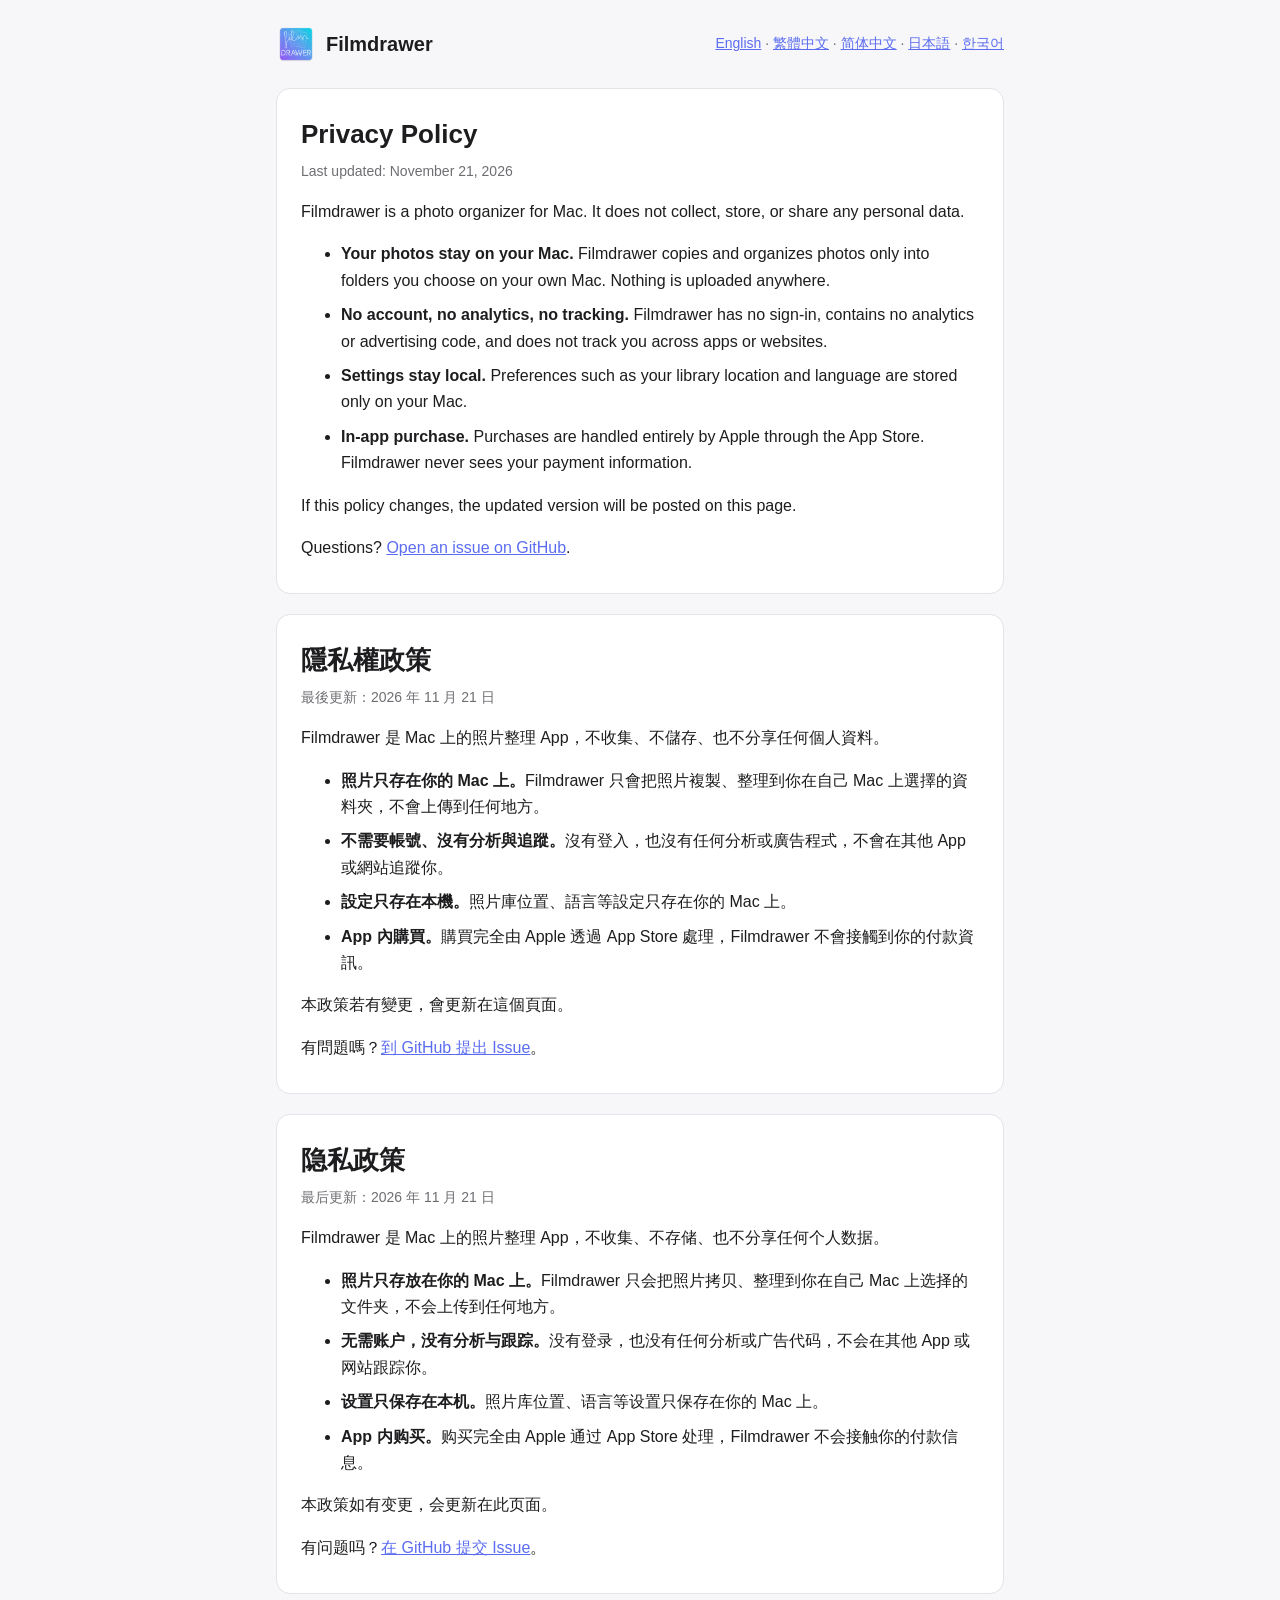
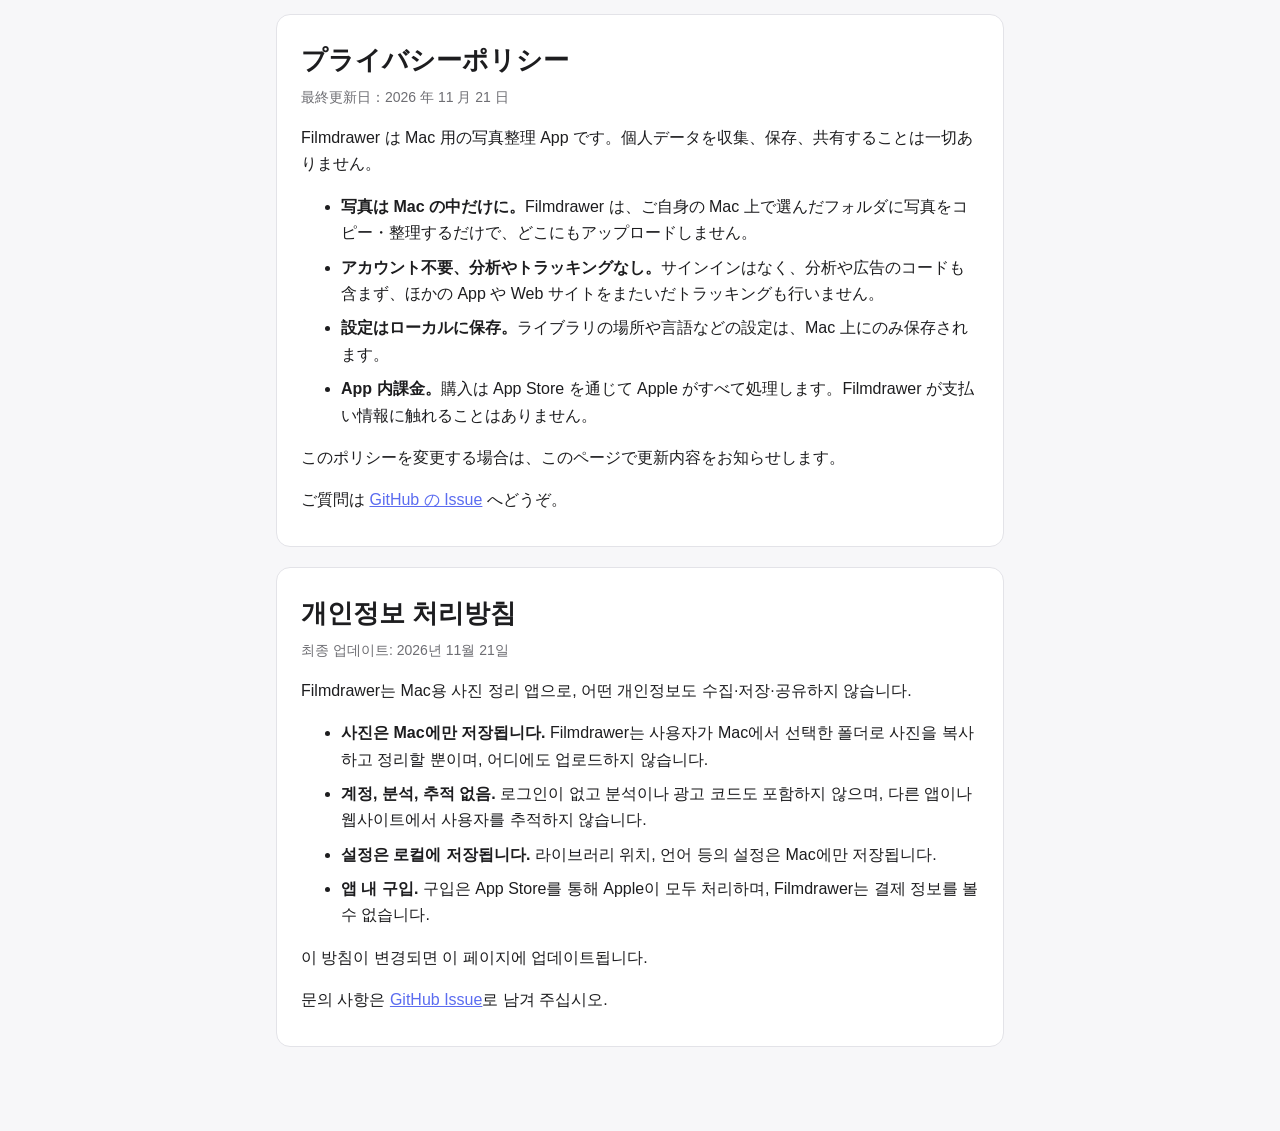
==== privacy.html @ 6ab3edb5 "Add Filmdrawer support and privacy pages Co-Authored-By: Claude Opus 5.5 <noreply@anthropic.com>" ====
<!doctype html>
<html lang="en">
<head>
<meta charset="utf-8">
<meta name="viewport" content="width=device-width, initial-scale=1">
<title>Filmdrawer Privacy Policy</title>
<link rel="stylesheet" href="style.css">
</head>
<body>
<main>
<header>
  <a href="index.html" class="brand"><img src="icon.png" alt="" width="40" height="40">Filmdrawer</a>
  <nav><a href="#en">English</a> · <a href="#zh-Hant">繁體中文</a> · <a href="#zh-Hans">简体中文</a> · <a href="#ja">日本語</a> · <a href="#ko">한국어</a></nav>
</header>

<section id="en" lang="en">
<h1>Privacy Policy</h1>
<p class="date">Last updated: November 21, 2026</p>
<p>Filmdrawer is a photo organizer for Mac. It does not collect, store, or share any personal data.</p>
<ul>
  <li><strong>Your photos stay on your Mac.</strong> Filmdrawer copies and organizes photos only into folders you choose on your own Mac. Nothing is uploaded anywhere.</li>
  <li><strong>No account, no analytics, no tracking.</strong> Filmdrawer has no sign-in, contains no analytics or advertising code, and does not track you across apps or websites.</li>
  <li><strong>Settings stay local.</strong> Preferences such as your library location and language are stored only on your Mac.</li>
  <li><strong>In-app purchase.</strong> Purchases are handled entirely by Apple through the App Store. Filmdrawer never sees your payment information.</li>
</ul>
<p>If this policy changes, the updated version will be posted on this page.</p>
<p>Questions? <a href="https://github.com/zackjtl/Filmdrawer_Support/issues">Open an issue on GitHub</a>.</p>
</section>

<section id="zh-Hant" lang="zh-Hant">
<h1>隱私權政策</h1>
<p class="date">最後更新：2026 年 11 月 21 日</p>
<p>Filmdrawer 是 Mac 上的照片整理 App，不收集、不儲存、也不分享任何個人資料。</p>
<ul>
  <li><strong>照片只存在你的 Mac 上。</strong>Filmdrawer 只會把照片複製、整理到你在自己 Mac 上選擇的資料夾，不會上傳到任何地方。</li>
  <li><strong>不需要帳號、沒有分析與追蹤。</strong>沒有登入，也沒有任何分析或廣告程式，不會在其他 App 或網站追蹤你。</li>
  <li><strong>設定只存在本機。</strong>照片庫位置、語言等設定只存在你的 Mac 上。</li>
  <li><strong>App 內購買。</strong>購買完全由 Apple 透過 App Store 處理，Filmdrawer 不會接觸到你的付款資訊。</li>
</ul>
<p>本政策若有變更，會更新在這個頁面。</p>
<p>有問題嗎？<a href="https://github.com/zackjtl/Filmdrawer_Support/issues">到 GitHub 提出 Issue</a>。</p>
</section>

<section id="zh-Hans" lang="zh-Hans">
<h1>隐私政策</h1>
<p class="date">最后更新：2026 年 11 月 21 日</p>
<p>Filmdrawer 是 Mac 上的照片整理 App，不收集、不存储、也不分享任何个人数据。</p>
<ul>
  <li><strong>照片只存放在你的 Mac 上。</strong>Filmdrawer 只会把照片拷贝、整理到你在自己 Mac 上选择的文件夹，不会上传到任何地方。</li>
  <li><strong>无需账户，没有分析与跟踪。</strong>没有登录，也没有任何分析或广告代码，不会在其他 App 或网站跟踪你。</li>
  <li><strong>设置只保存在本机。</strong>照片库位置、语言等设置只保存在你的 Mac 上。</li>
  <li><strong>App 内购买。</strong>购买完全由 Apple 通过 App Store 处理，Filmdrawer 不会接触你的付款信息。</li>
</ul>
<p>本政策如有变更，会更新在此页面。</p>
<p>有问题吗？<a href="https://github.com/zackjtl/Filmdrawer_Support/issues">在 GitHub 提交 Issue</a>。</p>
</section>

<section id="ja" lang="ja">
<h1>プライバシーポリシー</h1>
<p class="date">最終更新日：2026 年 11 月 21 日</p>
<p>Filmdrawer は Mac 用の写真整理 App です。個人データを収集、保存、共有することは一切ありません。</p>
<ul>
  <li><strong>写真は Mac の中だけに。</strong>Filmdrawer は、ご自身の Mac 上で選んだフォルダに写真をコピー・整理するだけで、どこにもアップロードしません。</li>
  <li><strong>アカウント不要、分析やトラッキングなし。</strong>サインインはなく、分析や広告のコードも含まず、ほかの App や Web サイトをまたいだトラッキングも行いません。</li>
  <li><strong>設定はローカルに保存。</strong>ライブラリの場所や言語などの設定は、Mac 上にのみ保存されます。</li>
  <li><strong>App 内課金。</strong>購入は App Store を通じて Apple がすべて処理します。Filmdrawer が支払い情報に触れることはありません。</li>
</ul>
<p>このポリシーを変更する場合は、このページで更新内容をお知らせします。</p>
<p>ご質問は <a href="https://github.com/zackjtl/Filmdrawer_Support/issues">GitHub の Issue</a> へどうぞ。</p>
</section>

<section id="ko" lang="ko">
<h1>개인정보 처리방침</h1>
<p class="date">최종 업데이트: 2026년 11월 21일</p>
<p>Filmdrawer는 Mac용 사진 정리 앱으로, 어떤 개인정보도 수집·저장·공유하지 않습니다.</p>
<ul>
  <li><strong>사진은 Mac에만 저장됩니다.</strong> Filmdrawer는 사용자가 Mac에서 선택한 폴더로 사진을 복사하고 정리할 뿐이며, 어디에도 업로드하지 않습니다.</li>
  <li><strong>계정, 분석, 추적 없음.</strong> 로그인이 없고 분석이나 광고 코드도 포함하지 않으며, 다른 앱이나 웹사이트에서 사용자를 추적하지 않습니다.</li>
  <li><strong>설정은 로컬에 저장됩니다.</strong> 라이브러리 위치, 언어 등의 설정은 Mac에만 저장됩니다.</li>
  <li><strong>앱 내 구입.</strong> 구입은 App Store를 통해 Apple이 모두 처리하며, Filmdrawer는 결제 정보를 볼 수 없습니다.</li>
</ul>
<p>이 방침이 변경되면 이 페이지에 업데이트됩니다.</p>
<p>문의 사항은 <a href="https://github.com/zackjtl/Filmdrawer_Support/issues">GitHub Issue</a>로 남겨 주십시오.</p>
</section>
</main>
</body>
</html>
---- style.css ----
:root {
  --bg: #f7f7f9; --fg: #1d1d1f; --muted: #6e6e73; --card: #ffffff; --line: #e3e3e8; --accent: #5b6cf0;
  color-scheme: light dark;
}
@media (prefers-color-scheme: dark) {
  :root { --bg: #161618; --fg: #f2f2f4; --muted: #a1a1a6; --card: #1f1f22; --line: #333338; --accent: #8c98ff; }
}
* { box-sizing: border-box; }
body { margin: 0; background: var(--bg); color: var(--fg);
  font: 16px/1.65 -apple-system, BlinkMacSystemFont, "PingFang TC", "PingFang SC", "Hiragino Sans", "Apple SD Gothic Neo", sans-serif; }
main { max-width: 760px; margin: 0 auto; padding: 24px 16px 64px; }
header { display: flex; flex-wrap: wrap; align-items: center; justify-content: space-between; gap: 8px 16px; margin-bottom: 24px; }
.brand { display: flex; align-items: center; gap: 10px; font-weight: 600; font-size: 20px; color: var(--fg); text-decoration: none; }
.brand img { border-radius: 9px; }
nav { font-size: 14px; color: var(--muted); }
a { color: var(--accent); }
section { background: var(--card); border: 1px solid var(--line); border-radius: 14px; padding: 8px 24px 16px; margin-bottom: 20px; }
h1 { font-size: 26px; margin: 16px 0 4px; }
h2 { font-size: 18px; margin: 24px 0 8px; }
.date { color: var(--muted); font-size: 14px; margin-top: 0; }
li { margin-bottom: 8px; }
dt { font-weight: 600; margin-top: 14px; }
dd { margin: 4px 0 0; color: var(--fg); }
code { font-size: 0.9em; background: var(--bg); border: 1px solid var(--line); border-radius: 5px; padding: 0 4px; }
.button { display: inline-block; background: var(--accent); color: #fff; text-decoration: none; padding: 6px 14px; border-radius: 8px; font-weight: 600; margin-left: 4px; }
.hero { text-align: center; padding: 40px 0 8px; }
.hero img { width: 128px; height: 128px; }
.hero h1 { font-size: 36px; }
.hero p { color: var(--muted); font-size: 18px; margin: 4px 0 20px; }
.links { display: flex; justify-content: center; gap: 12px; flex-wrap: wrap; }
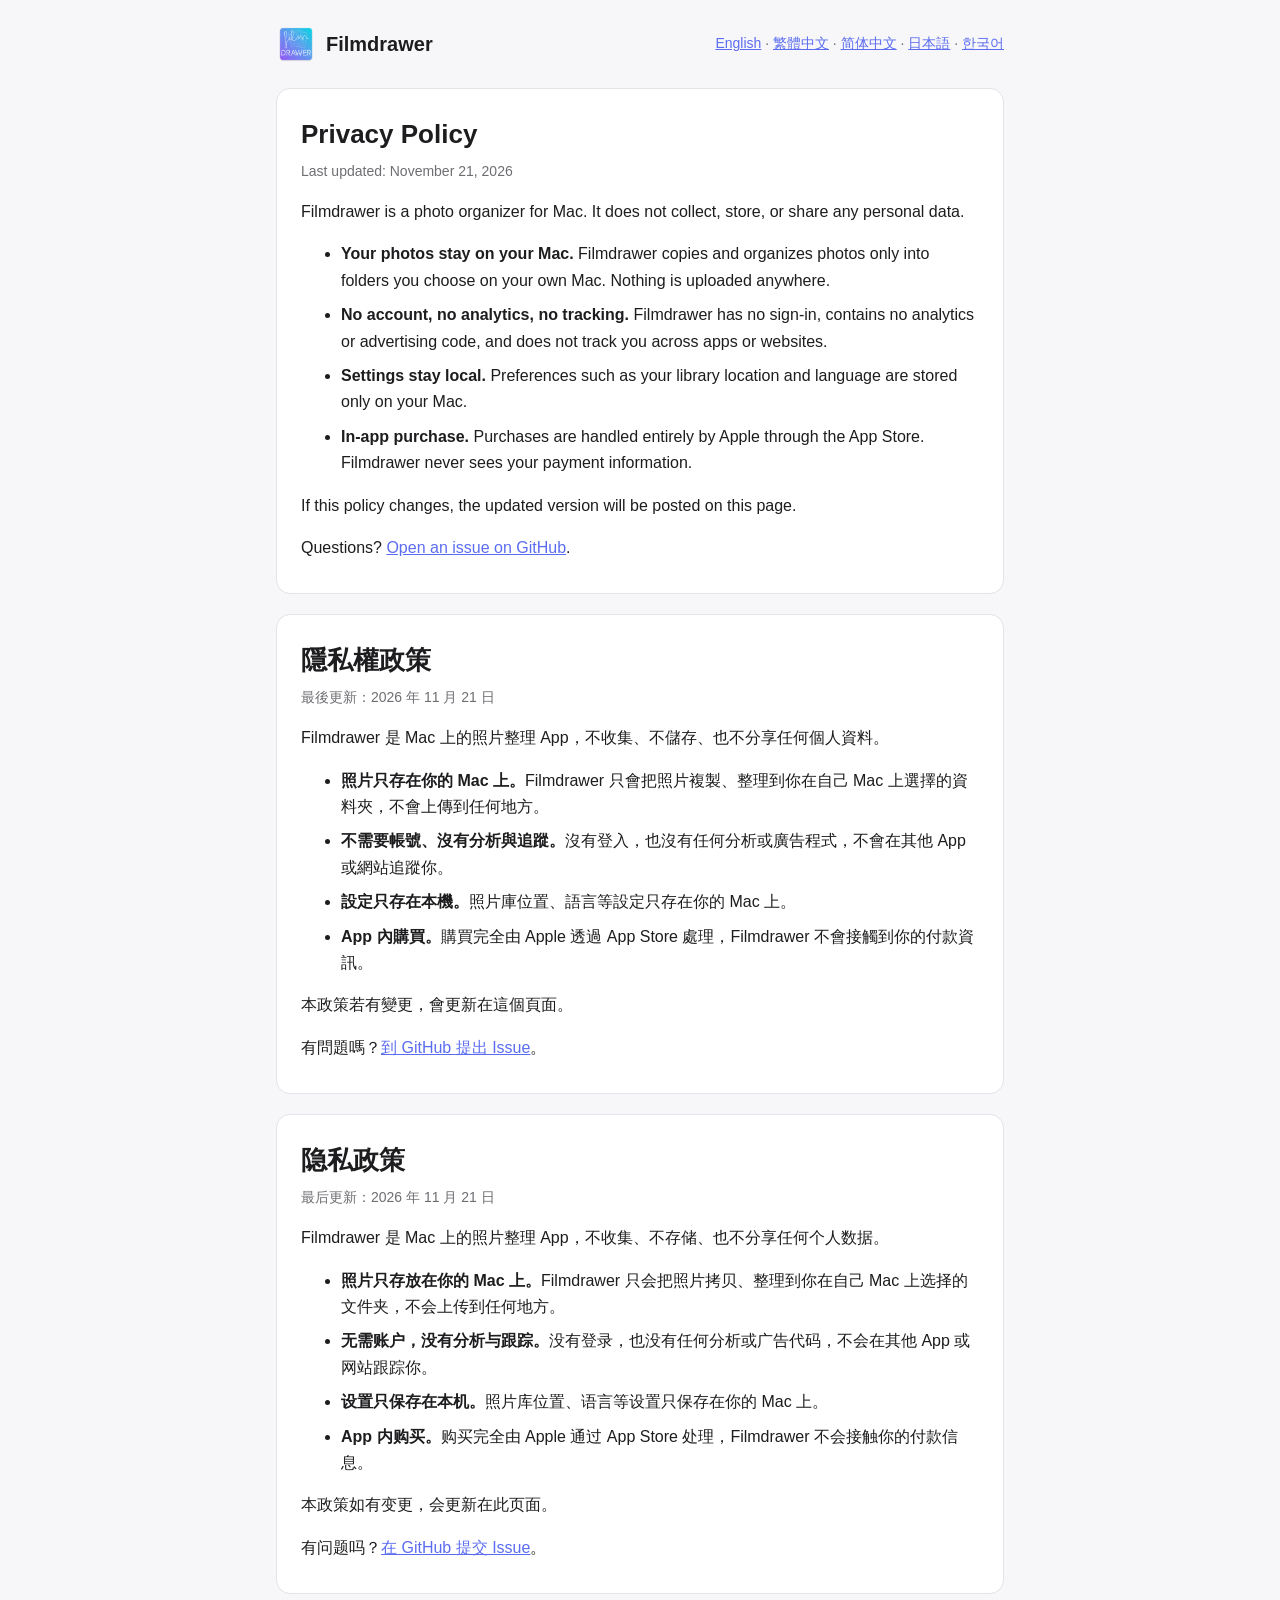
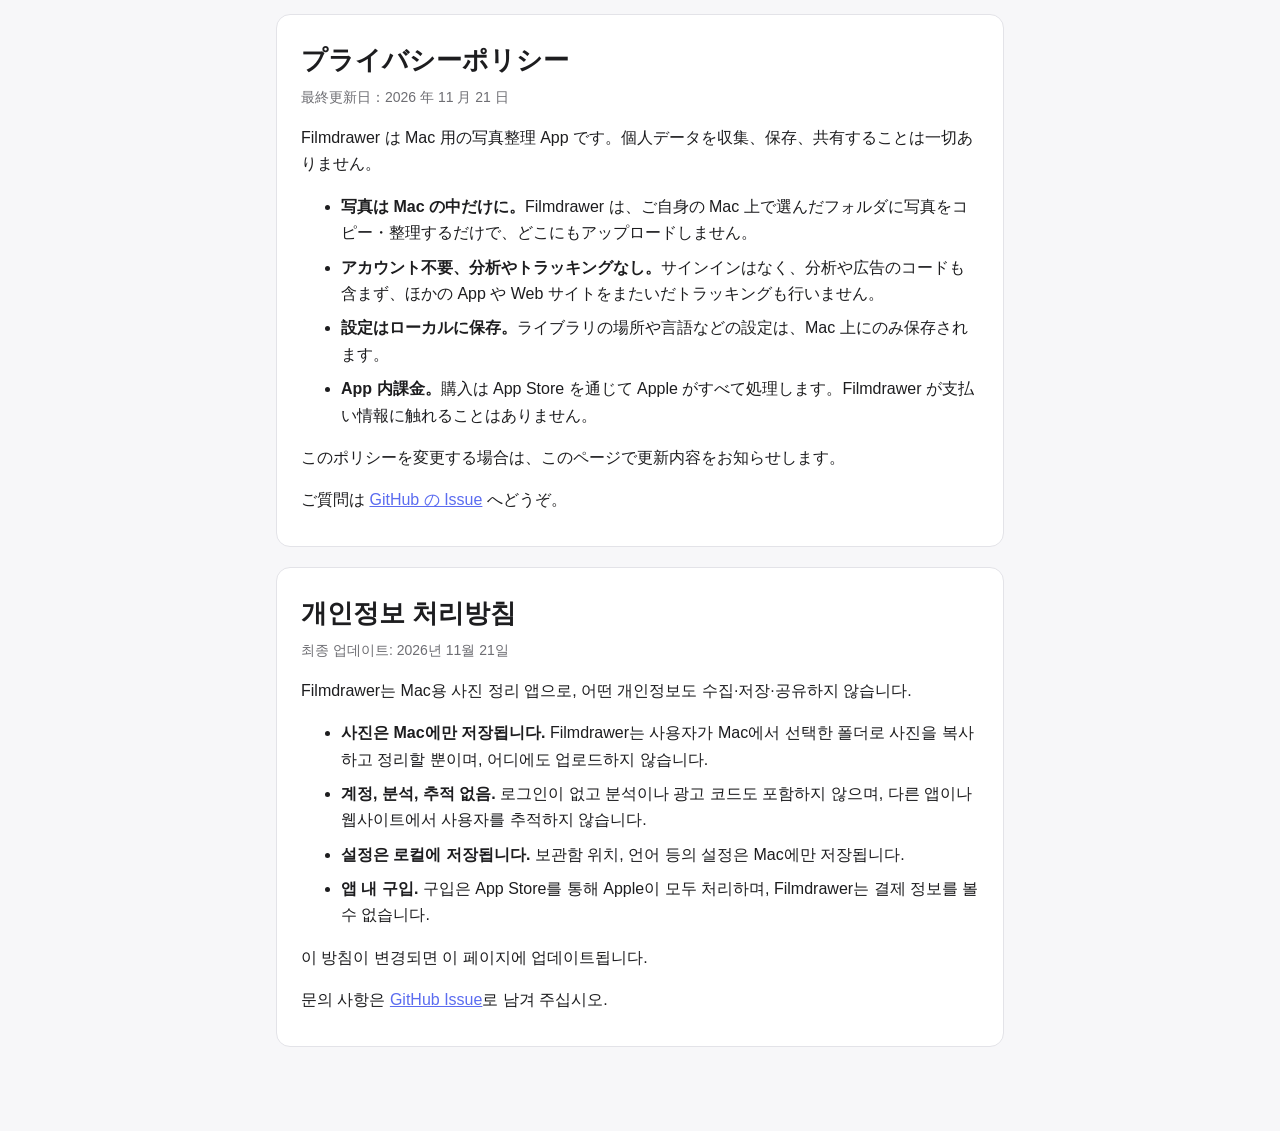
==== commit c18b6ed5: "Use 보관함 for the library in Korean pages Co-Authored-By: Claude Opus 5.5 <noreply@anthropic.com>" ====
--- a/privacy.html
+++ b/privacy.html
@@ -76,7 +76,7 @@
 <ul>
   <li><strong>사진은 Mac에만 저장됩니다.</strong> Filmdrawer는 사용자가 Mac에서 선택한 폴더로 사진을 복사하고 정리할 뿐이며, 어디에도 업로드하지 않습니다.</li>
   <li><strong>계정, 분석, 추적 없음.</strong> 로그인이 없고 분석이나 광고 코드도 포함하지 않으며, 다른 앱이나 웹사이트에서 사용자를 추적하지 않습니다.</li>
-  <li><strong>설정은 로컬에 저장됩니다.</strong> 라이브러리 위치, 언어 등의 설정은 Mac에만 저장됩니다.</li>
+  <li><strong>설정은 로컬에 저장됩니다.</strong> 보관함 위치, 언어 등의 설정은 Mac에만 저장됩니다.</li>
   <li><strong>앱 내 구입.</strong> 구입은 App Store를 통해 Apple이 모두 처리하며, Filmdrawer는 결제 정보를 볼 수 없습니다.</li>
 </ul>
 <p>이 방침이 변경되면 이 페이지에 업데이트됩니다.</p>
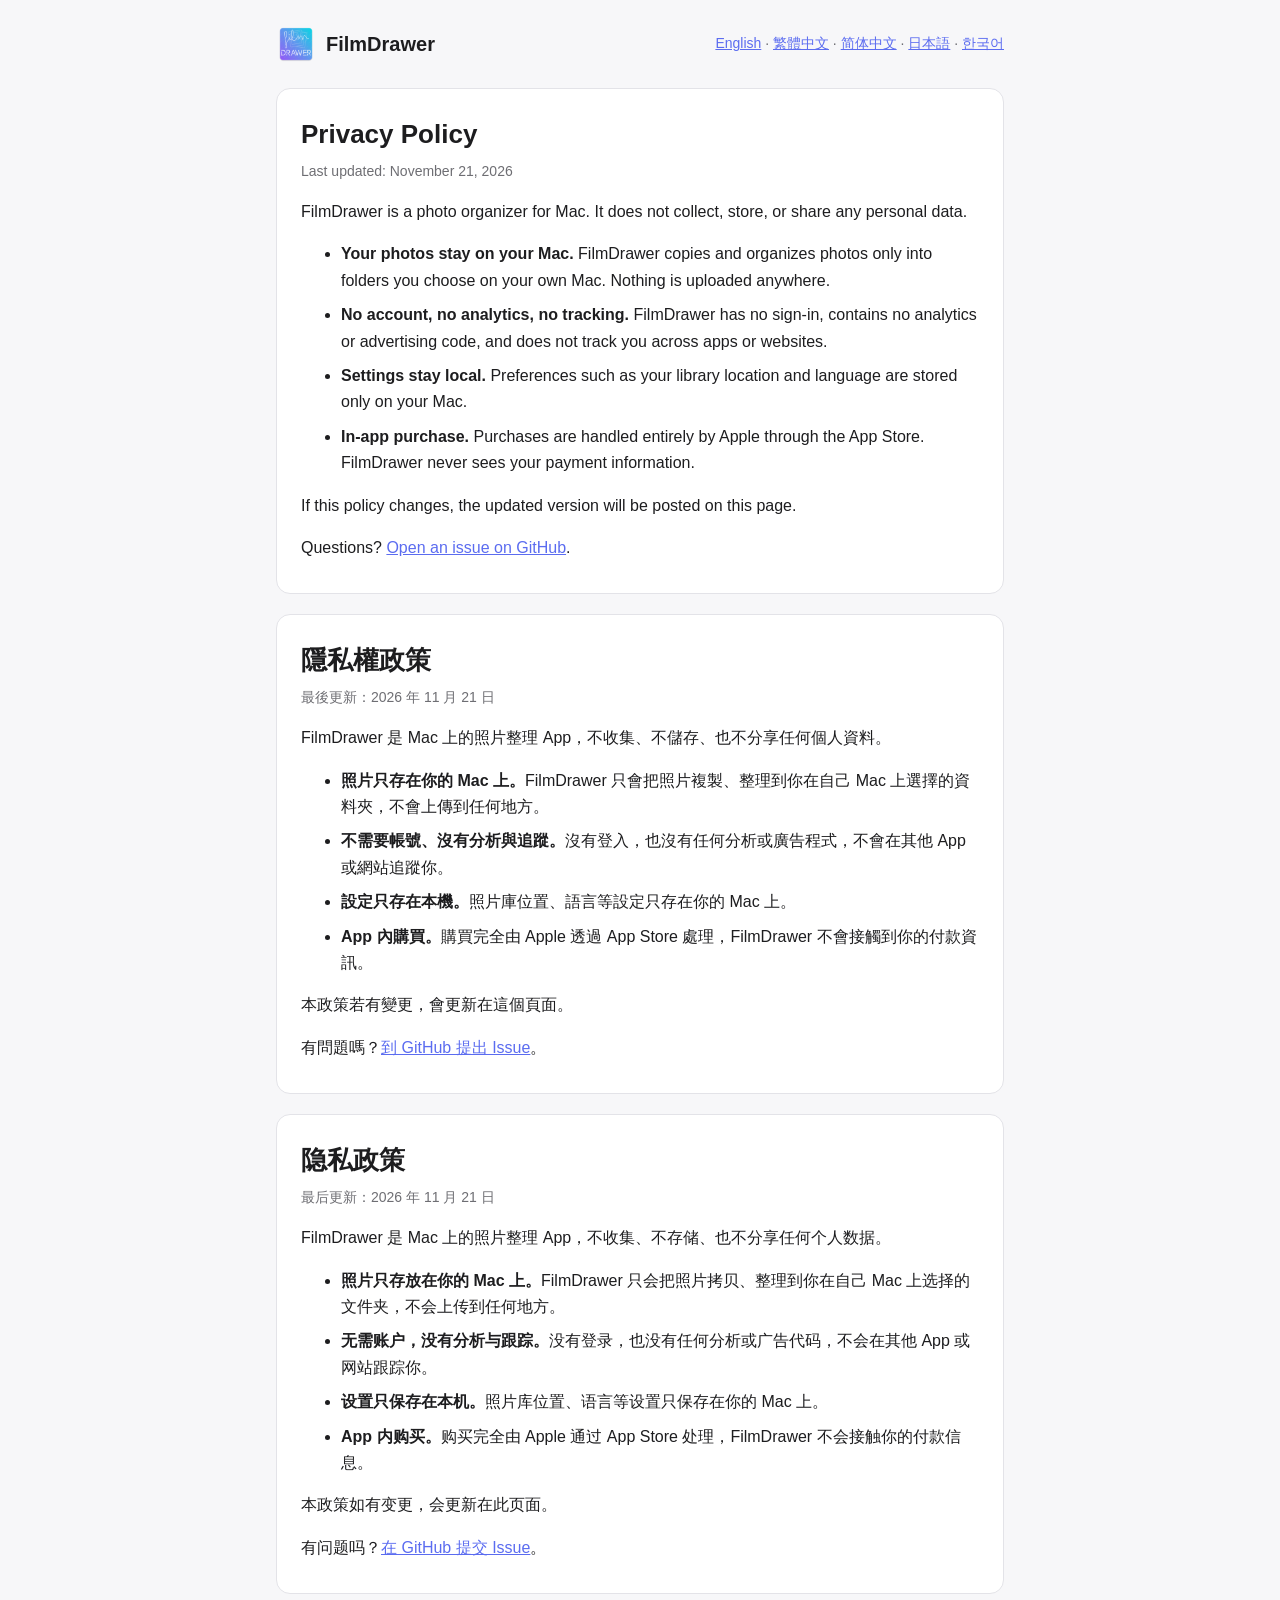
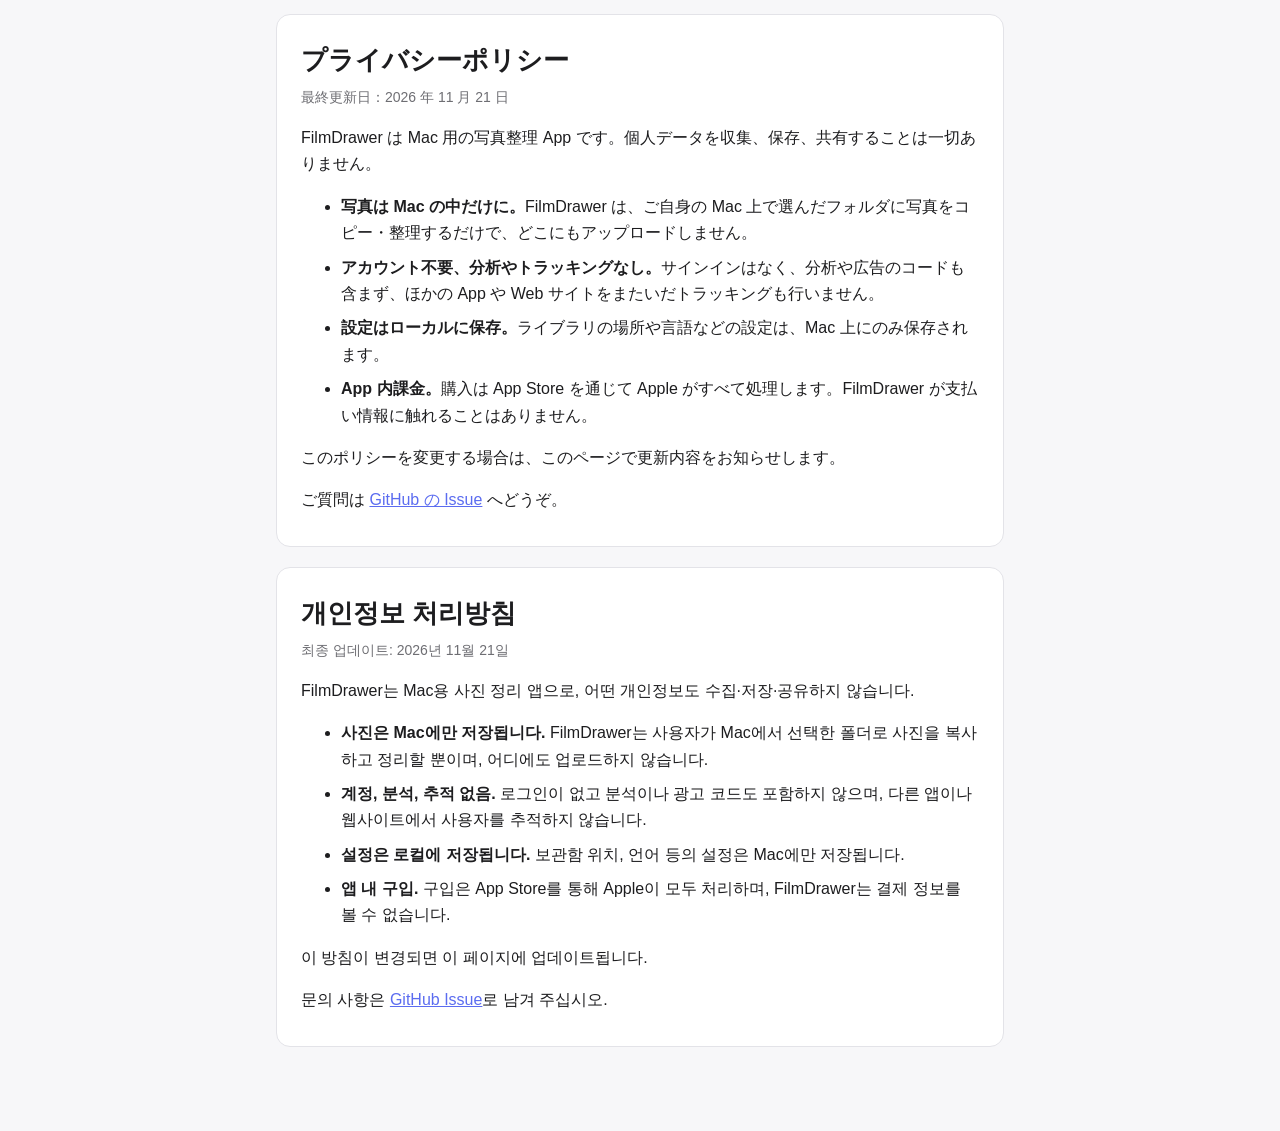
==== commit 56da3fca: "Write the app name as FilmDrawer Co-Authored-By: Claude Opus 5.5 <noreply@anthropic.com>" ====
--- a/privacy.html
+++ b/privacy.html
@@ -3,25 +3,25 @@
 <head>
 <meta charset="utf-8">
 <meta name="viewport" content="width=device-width, initial-scale=1">
-<title>Filmdrawer Privacy Policy</title>
+<title>FilmDrawer Privacy Policy</title>
 <link rel="stylesheet" href="style.css">
 </head>
 <body>
 <main>
 <header>
-  <a href="index.html" class="brand"><img src="icon.png" alt="" width="40" height="40">Filmdrawer</a>
+  <a href="index.html" class="brand"><img src="icon.png" alt="" width="40" height="40">FilmDrawer</a>
   <nav><a href="#en">English</a> · <a href="#zh-Hant">繁體中文</a> · <a href="#zh-Hans">简体中文</a> · <a href="#ja">日本語</a> · <a href="#ko">한국어</a></nav>
 </header>
 
 <section id="en" lang="en">
 <h1>Privacy Policy</h1>
 <p class="date">Last updated: November 21, 2026</p>
-<p>Filmdrawer is a photo organizer for Mac. It does not collect, store, or share any personal data.</p>
+<p>FilmDrawer is a photo organizer for Mac. It does not collect, store, or share any personal data.</p>
 <ul>
-  <li><strong>Your photos stay on your Mac.</strong> Filmdrawer copies and organizes photos only into folders you choose on your own Mac. Nothing is uploaded anywhere.</li>
-  <li><strong>No account, no analytics, no tracking.</strong> Filmdrawer has no sign-in, contains no analytics or advertising code, and does not track you across apps or websites.</li>
+  <li><strong>Your photos stay on your Mac.</strong> FilmDrawer copies and organizes photos only into folders you choose on your own Mac. Nothing is uploaded anywhere.</li>
+  <li><strong>No account, no analytics, no tracking.</strong> FilmDrawer has no sign-in, contains no analytics or advertising code, and does not track you across apps or websites.</li>
   <li><strong>Settings stay local.</strong> Preferences such as your library location and language are stored only on your Mac.</li>
-  <li><strong>In-app purchase.</strong> Purchases are handled entirely by Apple through the App Store. Filmdrawer never sees your payment information.</li>
+  <li><strong>In-app purchase.</strong> Purchases are handled entirely by Apple through the App Store. FilmDrawer never sees your payment information.</li>
 </ul>
 <p>If this policy changes, the updated version will be posted on this page.</p>
 <p>Questions? <a href="https://github.com/zackjtl/Filmdrawer_Support/issues">Open an issue on GitHub</a>.</p>
@@ -30,12 +30,12 @@
 <section id="zh-Hant" lang="zh-Hant">
 <h1>隱私權政策</h1>
 <p class="date">最後更新：2026 年 11 月 21 日</p>
-<p>Filmdrawer 是 Mac 上的照片整理 App，不收集、不儲存、也不分享任何個人資料。</p>
+<p>FilmDrawer 是 Mac 上的照片整理 App，不收集、不儲存、也不分享任何個人資料。</p>
 <ul>
-  <li><strong>照片只存在你的 Mac 上。</strong>Filmdrawer 只會把照片複製、整理到你在自己 Mac 上選擇的資料夾，不會上傳到任何地方。</li>
+  <li><strong>照片只存在你的 Mac 上。</strong>FilmDrawer 只會把照片複製、整理到你在自己 Mac 上選擇的資料夾，不會上傳到任何地方。</li>
   <li><strong>不需要帳號、沒有分析與追蹤。</strong>沒有登入，也沒有任何分析或廣告程式，不會在其他 App 或網站追蹤你。</li>
   <li><strong>設定只存在本機。</strong>照片庫位置、語言等設定只存在你的 Mac 上。</li>
-  <li><strong>App 內購買。</strong>購買完全由 Apple 透過 App Store 處理，Filmdrawer 不會接觸到你的付款資訊。</li>
+  <li><strong>App 內購買。</strong>購買完全由 Apple 透過 App Store 處理，FilmDrawer 不會接觸到你的付款資訊。</li>
 </ul>
 <p>本政策若有變更，會更新在這個頁面。</p>
 <p>有問題嗎？<a href="https://github.com/zackjtl/Filmdrawer_Support/issues">到 GitHub 提出 Issue</a>。</p>
@@ -44,12 +44,12 @@
 <section id="zh-Hans" lang="zh-Hans">
 <h1>隐私政策</h1>
 <p class="date">最后更新：2026 年 11 月 21 日</p>
-<p>Filmdrawer 是 Mac 上的照片整理 App，不收集、不存储、也不分享任何个人数据。</p>
+<p>FilmDrawer 是 Mac 上的照片整理 App，不收集、不存储、也不分享任何个人数据。</p>
 <ul>
-  <li><strong>照片只存放在你的 Mac 上。</strong>Filmdrawer 只会把照片拷贝、整理到你在自己 Mac 上选择的文件夹，不会上传到任何地方。</li>
+  <li><strong>照片只存放在你的 Mac 上。</strong>FilmDrawer 只会把照片拷贝、整理到你在自己 Mac 上选择的文件夹，不会上传到任何地方。</li>
   <li><strong>无需账户，没有分析与跟踪。</strong>没有登录，也没有任何分析或广告代码，不会在其他 App 或网站跟踪你。</li>
   <li><strong>设置只保存在本机。</strong>照片库位置、语言等设置只保存在你的 Mac 上。</li>
-  <li><strong>App 内购买。</strong>购买完全由 Apple 通过 App Store 处理，Filmdrawer 不会接触你的付款信息。</li>
+  <li><strong>App 内购买。</strong>购买完全由 Apple 通过 App Store 处理，FilmDrawer 不会接触你的付款信息。</li>
 </ul>
 <p>本政策如有变更，会更新在此页面。</p>
 <p>有问题吗？<a href="https://github.com/zackjtl/Filmdrawer_Support/issues">在 GitHub 提交 Issue</a>。</p>
@@ -58,12 +58,12 @@
 <section id="ja" lang="ja">
 <h1>プライバシーポリシー</h1>
 <p class="date">最終更新日：2026 年 11 月 21 日</p>
-<p>Filmdrawer は Mac 用の写真整理 App です。個人データを収集、保存、共有することは一切ありません。</p>
+<p>FilmDrawer は Mac 用の写真整理 App です。個人データを収集、保存、共有することは一切ありません。</p>
 <ul>
-  <li><strong>写真は Mac の中だけに。</strong>Filmdrawer は、ご自身の Mac 上で選んだフォルダに写真をコピー・整理するだけで、どこにもアップロードしません。</li>
+  <li><strong>写真は Mac の中だけに。</strong>FilmDrawer は、ご自身の Mac 上で選んだフォルダに写真をコピー・整理するだけで、どこにもアップロードしません。</li>
   <li><strong>アカウント不要、分析やトラッキングなし。</strong>サインインはなく、分析や広告のコードも含まず、ほかの App や Web サイトをまたいだトラッキングも行いません。</li>
   <li><strong>設定はローカルに保存。</strong>ライブラリの場所や言語などの設定は、Mac 上にのみ保存されます。</li>
-  <li><strong>App 内課金。</strong>購入は App Store を通じて Apple がすべて処理します。Filmdrawer が支払い情報に触れることはありません。</li>
+  <li><strong>App 内課金。</strong>購入は App Store を通じて Apple がすべて処理します。FilmDrawer が支払い情報に触れることはありません。</li>
 </ul>
 <p>このポリシーを変更する場合は、このページで更新内容をお知らせします。</p>
 <p>ご質問は <a href="https://github.com/zackjtl/Filmdrawer_Support/issues">GitHub の Issue</a> へどうぞ。</p>
@@ -72,12 +72,12 @@
 <section id="ko" lang="ko">
 <h1>개인정보 처리방침</h1>
 <p class="date">최종 업데이트: 2026년 11월 21일</p>
-<p>Filmdrawer는 Mac용 사진 정리 앱으로, 어떤 개인정보도 수집·저장·공유하지 않습니다.</p>
+<p>FilmDrawer는 Mac용 사진 정리 앱으로, 어떤 개인정보도 수집·저장·공유하지 않습니다.</p>
 <ul>
-  <li><strong>사진은 Mac에만 저장됩니다.</strong> Filmdrawer는 사용자가 Mac에서 선택한 폴더로 사진을 복사하고 정리할 뿐이며, 어디에도 업로드하지 않습니다.</li>
+  <li><strong>사진은 Mac에만 저장됩니다.</strong> FilmDrawer는 사용자가 Mac에서 선택한 폴더로 사진을 복사하고 정리할 뿐이며, 어디에도 업로드하지 않습니다.</li>
   <li><strong>계정, 분석, 추적 없음.</strong> 로그인이 없고 분석이나 광고 코드도 포함하지 않으며, 다른 앱이나 웹사이트에서 사용자를 추적하지 않습니다.</li>
   <li><strong>설정은 로컬에 저장됩니다.</strong> 보관함 위치, 언어 등의 설정은 Mac에만 저장됩니다.</li>
-  <li><strong>앱 내 구입.</strong> 구입은 App Store를 통해 Apple이 모두 처리하며, Filmdrawer는 결제 정보를 볼 수 없습니다.</li>
+  <li><strong>앱 내 구입.</strong> 구입은 App Store를 통해 Apple이 모두 처리하며, FilmDrawer는 결제 정보를 볼 수 없습니다.</li>
 </ul>
 <p>이 방침이 변경되면 이 페이지에 업데이트됩니다.</p>
 <p>문의 사항은 <a href="https://github.com/zackjtl/Filmdrawer_Support/issues">GitHub Issue</a>로 남겨 주십시오.</p>
